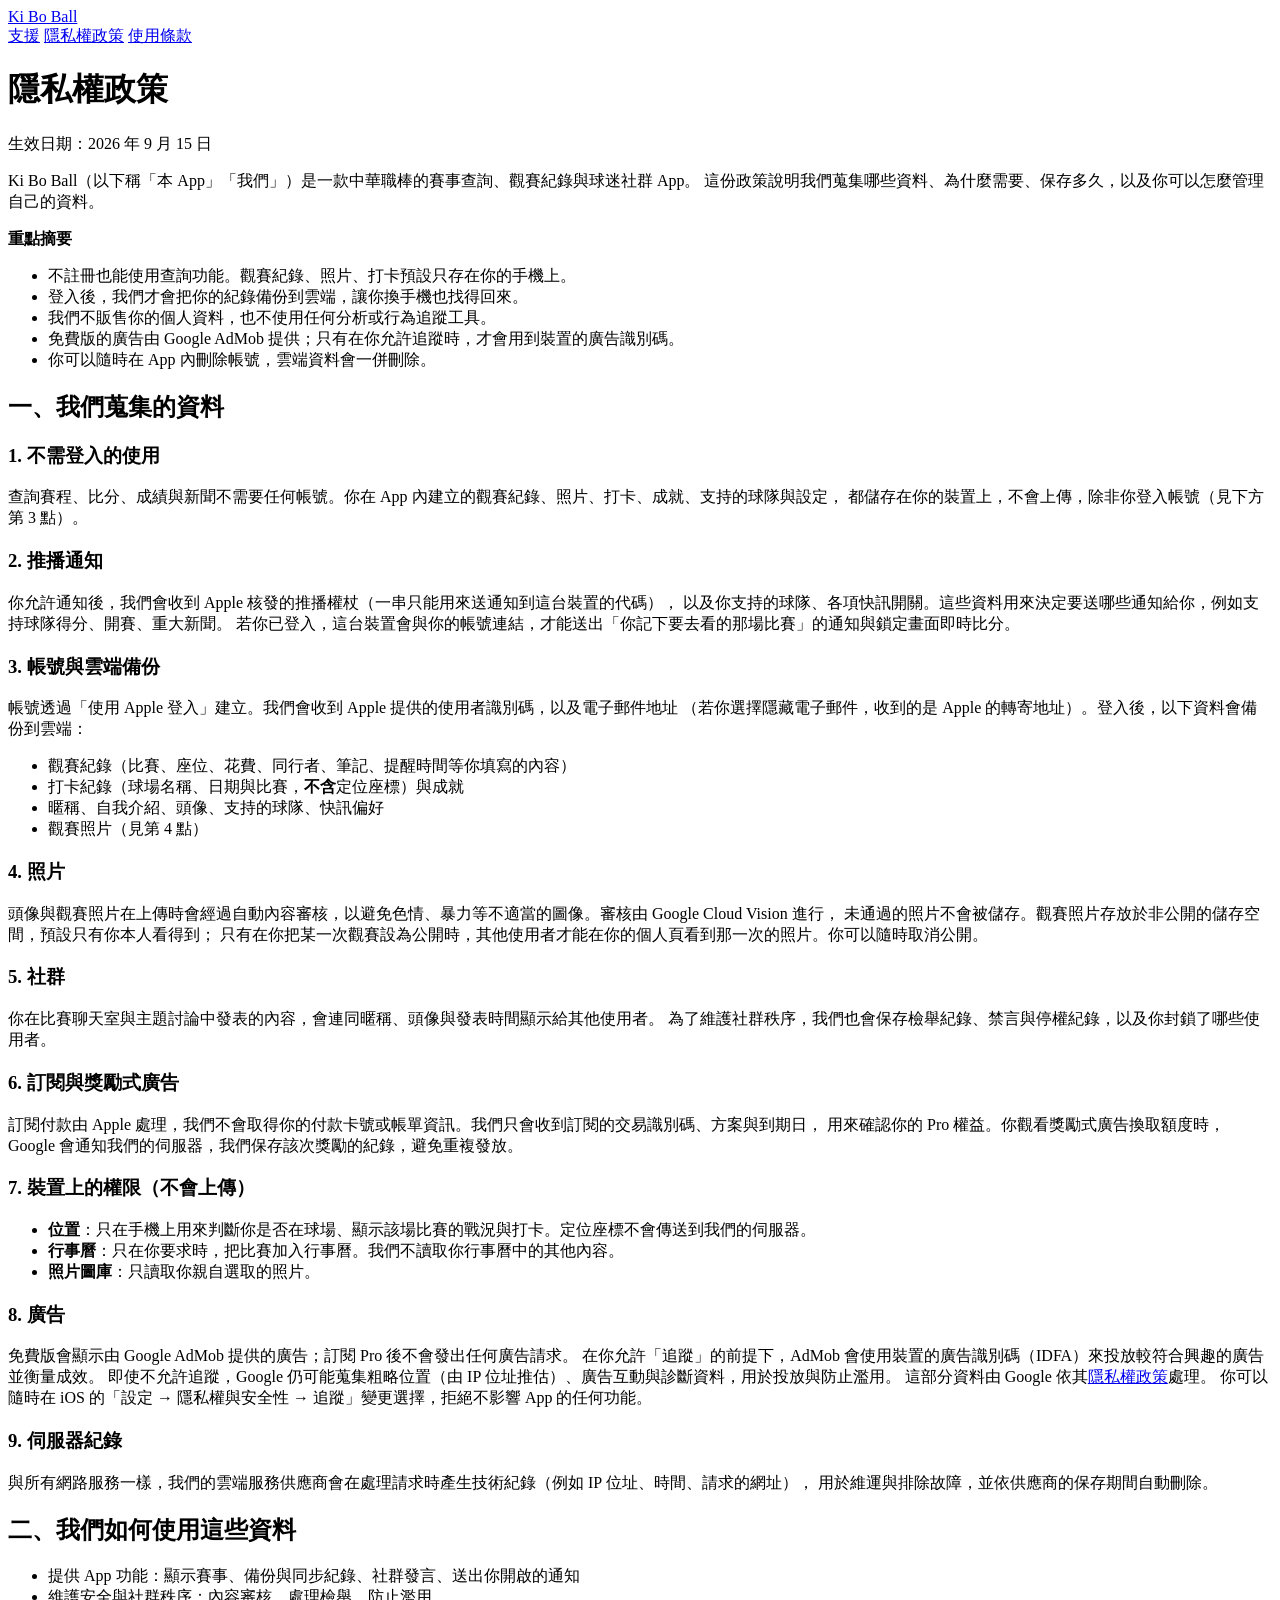
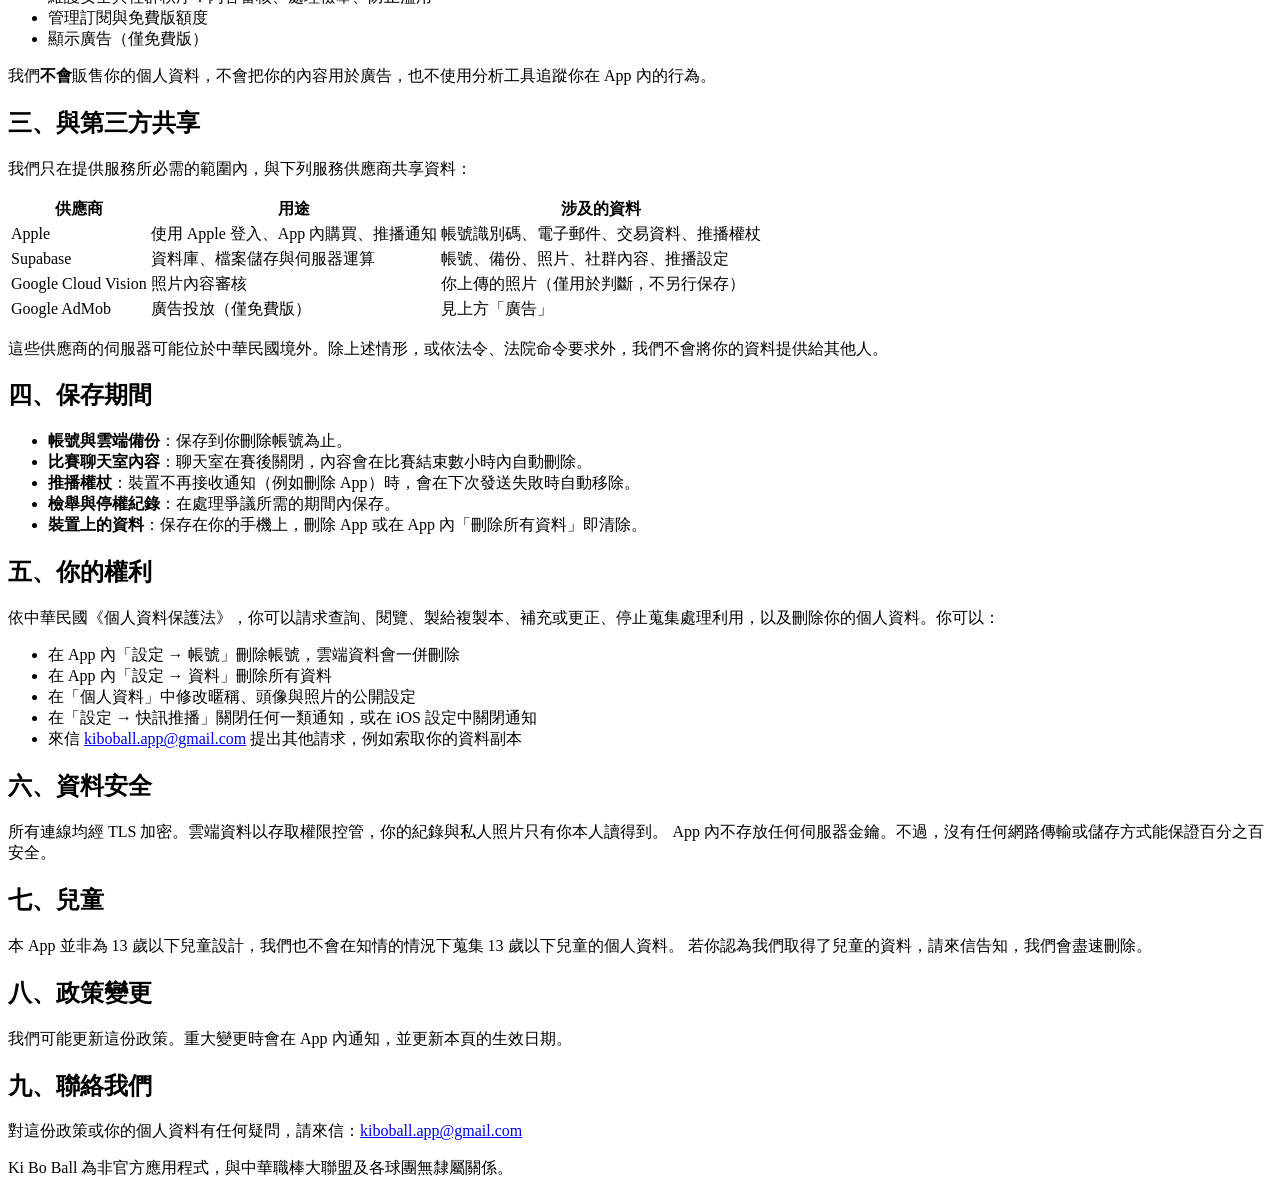
==== privacy.html @ ac1ab8b3 "更新 privacy.html" ====
<!doctype html>
<html lang="zh-Hant">
<head>
<meta charset="utf-8">
<meta name="viewport" content="width=device-width, initial-scale=1">
<title>隱私權政策｜Ki Bo Ball</title>
<meta name="description" content="Ki Bo Ball 蒐集哪些資料、用在哪裡、保存多久，以及你可以怎麼管理。">
<link rel="stylesheet" href="style.css">
</head>
<body>
<header><div class="inner">
  <a class="brand" href="./">Ki Bo Ball</a>
  <nav>
    <a href="./">支援</a>
    <a href="privacy.html" aria-current="page">隱私權政策</a>
    <a href="terms.html">使用條款</a>
  </nav>
</div></header>

<main>
<h1>隱私權政策</h1>
<div class="meta">生效日期：2026 年 9 月 15 日</div>

<p class="lead">Ki Bo Ball（以下稱「本 App」「我們」）是一款中華職棒的賽事查詢、觀賽紀錄與球迷社群 App。
這份政策說明我們蒐集哪些資料、為什麼需要、保存多久，以及你可以怎麼管理自己的資料。</p>

<div class="note">
  <strong>重點摘要</strong>
  <ul>
    <li>不註冊也能使用查詢功能。觀賽紀錄、照片、打卡預設只存在你的手機上。</li>
    <li>登入後，我們才會把你的紀錄備份到雲端，讓你換手機也找得回來。</li>
    <li>我們不販售你的個人資料，也不使用任何分析或行為追蹤工具。</li>
    <li>免費版的廣告由 Google AdMob 提供；只有在你允許追蹤時，才會用到裝置的廣告識別碼。</li>
    <li>你可以隨時在 App 內刪除帳號，雲端資料會一併刪除。</li>
  </ul>
</div>

<h2>一、我們蒐集的資料</h2>

<h3>1. 不需登入的使用</h3>
<p>查詢賽程、比分、成績與新聞不需要任何帳號。你在 App 內建立的觀賽紀錄、照片、打卡、成就、支持的球隊與設定，
都儲存在你的裝置上，不會上傳，除非你登入帳號（見下方第 3 點）。</p>

<h3>2. 推播通知</h3>
<p>你允許通知後，我們會收到 Apple 核發的推播權杖（一串只能用來送通知到這台裝置的代碼），
以及你支持的球隊、各項快訊開關。這些資料用來決定要送哪些通知給你，例如支持球隊得分、開賽、重大新聞。
若你已登入，這台裝置會與你的帳號連結，才能送出「你記下要去看的那場比賽」的通知與鎖定畫面即時比分。</p>

<h3>3. 帳號與雲端備份</h3>
<p>帳號透過「使用 Apple 登入」建立。我們會收到 Apple 提供的使用者識別碼，以及電子郵件地址
（若你選擇隱藏電子郵件，收到的是 Apple 的轉寄地址）。登入後，以下資料會備份到雲端：</p>
<ul>
  <li>觀賽紀錄（比賽、座位、花費、同行者、筆記、提醒時間等你填寫的內容）</li>
  <li>打卡紀錄（球場名稱、日期與比賽，<strong>不含</strong>定位座標）與成就</li>
  <li>暱稱、自我介紹、頭像、支持的球隊、快訊偏好</li>
  <li>觀賽照片（見第 4 點）</li>
</ul>

<h3>4. 照片</h3>
<p>頭像與觀賽照片在上傳時會經過自動內容審核，以避免色情、暴力等不適當的圖像。審核由 Google Cloud Vision 進行，
未通過的照片不會被儲存。觀賽照片存放於非公開的儲存空間，預設只有你本人看得到；
只有在你把某一次觀賽設為公開時，其他使用者才能在你的個人頁看到那一次的照片。你可以隨時取消公開。</p>

<h3>5. 社群</h3>
<p>你在比賽聊天室與主題討論中發表的內容，會連同暱稱、頭像與發表時間顯示給其他使用者。
為了維護社群秩序，我們也會保存檢舉紀錄、禁言與停權紀錄，以及你封鎖了哪些使用者。</p>

<h3>6. 訂閱與獎勵式廣告</h3>
<p>訂閱付款由 Apple 處理，我們不會取得你的付款卡號或帳單資訊。我們只會收到訂閱的交易識別碼、方案與到期日，
用來確認你的 Pro 權益。你觀看獎勵式廣告換取額度時，Google 會通知我們的伺服器，我們保存該次獎勵的紀錄，避免重複發放。</p>

<h3>7. 裝置上的權限（不會上傳）</h3>
<ul>
  <li><strong>位置</strong>：只在手機上用來判斷你是否在球場、顯示該場比賽的戰況與打卡。定位座標不會傳送到我們的伺服器。</li>
  <li><strong>行事曆</strong>：只在你要求時，把比賽加入行事曆。我們不讀取你行事曆中的其他內容。</li>
  <li><strong>照片圖庫</strong>：只讀取你親自選取的照片。</li>
</ul>

<h3>8. 廣告</h3>
<p>免費版會顯示由 Google AdMob 提供的廣告；訂閱 Pro 後不會發出任何廣告請求。
在你允許「追蹤」的前提下，AdMob 會使用裝置的廣告識別碼（IDFA）來投放較符合興趣的廣告並衡量成效。
即使不允許追蹤，Google 仍可能蒐集粗略位置（由 IP 位址推估）、廣告互動與診斷資料，用於投放與防止濫用。
這部分資料由 Google 依其<a href="https://policies.google.com/privacy?hl=zh-TW" rel="noopener">隱私權政策</a>處理。
你可以隨時在 iOS 的「設定 → 隱私權與安全性 → 追蹤」變更選擇，拒絕不影響 App 的任何功能。</p>

<h3>9. 伺服器紀錄</h3>
<p>與所有網路服務一樣，我們的雲端服務供應商會在處理請求時產生技術紀錄（例如 IP 位址、時間、請求的網址），
用於維運與排除故障，並依供應商的保存期間自動刪除。</p>

<h2>二、我們如何使用這些資料</h2>
<ul>
  <li>提供 App 功能：顯示賽事、備份與同步紀錄、社群發言、送出你開啟的通知</li>
  <li>維護安全與社群秩序：內容審核、處理檢舉、防止濫用</li>
  <li>管理訂閱與免費版額度</li>
  <li>顯示廣告（僅免費版）</li>
</ul>
<p>我們<strong>不會</strong>販售你的個人資料，不會把你的內容用於廣告，也不使用分析工具追蹤你在 App 內的行為。</p>

<h2>三、與第三方共享</h2>
<p>我們只在提供服務所必需的範圍內，與下列服務供應商共享資料：</p>
<div class="table-wrap">
<table>
  <thead><tr><th>供應商</th><th>用途</th><th>涉及的資料</th></tr></thead>
  <tbody>
    <tr><td>Apple</td><td>使用 Apple 登入、App 內購買、推播通知</td><td>帳號識別碼、電子郵件、交易資料、推播權杖</td></tr>
    <tr><td>Supabase</td><td>資料庫、檔案儲存與伺服器運算</td><td>帳號、備份、照片、社群內容、推播設定</td></tr>
    <tr><td>Google Cloud Vision</td><td>照片內容審核</td><td>你上傳的照片（僅用於判斷，不另行保存）</td></tr>
    <tr><td>Google AdMob</td><td>廣告投放（僅免費版）</td><td>見上方「廣告」</td></tr>
  </tbody>
</table>
</div>
<p>這些供應商的伺服器可能位於中華民國境外。除上述情形，或依法令、法院命令要求外，我們不會將你的資料提供給其他人。</p>

<h2>四、保存期間</h2>
<ul>
  <li><strong>帳號與雲端備份</strong>：保存到你刪除帳號為止。</li>
  <li><strong>比賽聊天室內容</strong>：聊天室在賽後關閉，內容會在比賽結束數小時內自動刪除。</li>
  <li><strong>推播權杖</strong>：裝置不再接收通知（例如刪除 App）時，會在下次發送失敗時自動移除。</li>
  <li><strong>檢舉與停權紀錄</strong>：在處理爭議所需的期間內保存。</li>
  <li><strong>裝置上的資料</strong>：保存在你的手機上，刪除 App 或在 App 內「刪除所有資料」即清除。</li>
</ul>

<h2>五、你的權利</h2>
<p>依中華民國《個人資料保護法》，你可以請求查詢、閱覽、製給複製本、補充或更正、停止蒐集處理利用，以及刪除你的個人資料。你可以：</p>
<ul>
  <li>在 App 內「設定 → 帳號」刪除帳號，雲端資料會一併刪除</li>
  <li>在 App 內「設定 → 資料」刪除所有資料</li>
  <li>在「個人資料」中修改暱稱、頭像與照片的公開設定</li>
  <li>在「設定 → 快訊推播」關閉任何一類通知，或在 iOS 設定中關閉通知</li>
  <li>來信 <a href="mailto:kiboball.app@gmail.com">kiboball.app@gmail.com</a> 提出其他請求，例如索取你的資料副本</li>
</ul>

<h2>六、資料安全</h2>
<p>所有連線均經 TLS 加密。雲端資料以存取權限控管，你的紀錄與私人照片只有你本人讀得到。
App 內不存放任何伺服器金鑰。不過，沒有任何網路傳輸或儲存方式能保證百分之百安全。</p>

<h2>七、兒童</h2>
<p>本 App 並非為 13 歲以下兒童設計，我們也不會在知情的情況下蒐集 13 歲以下兒童的個人資料。
若你認為我們取得了兒童的資料，請來信告知，我們會盡速刪除。</p>

<h2>八、政策變更</h2>
<p>我們可能更新這份政策。重大變更時會在 App 內通知，並更新本頁的生效日期。</p>

<h2>九、聯絡我們</h2>
<p>對這份政策或你的個人資料有任何疑問，請來信：<a href="mailto:kiboball.app@gmail.com">kiboball.app@gmail.com</a></p>
</main>

<footer><div class="inner">
  Ki Bo Ball 為非官方應用程式，與中華職棒大聯盟及各球團無隸屬關係。
</div></footer>
</body>
</html>
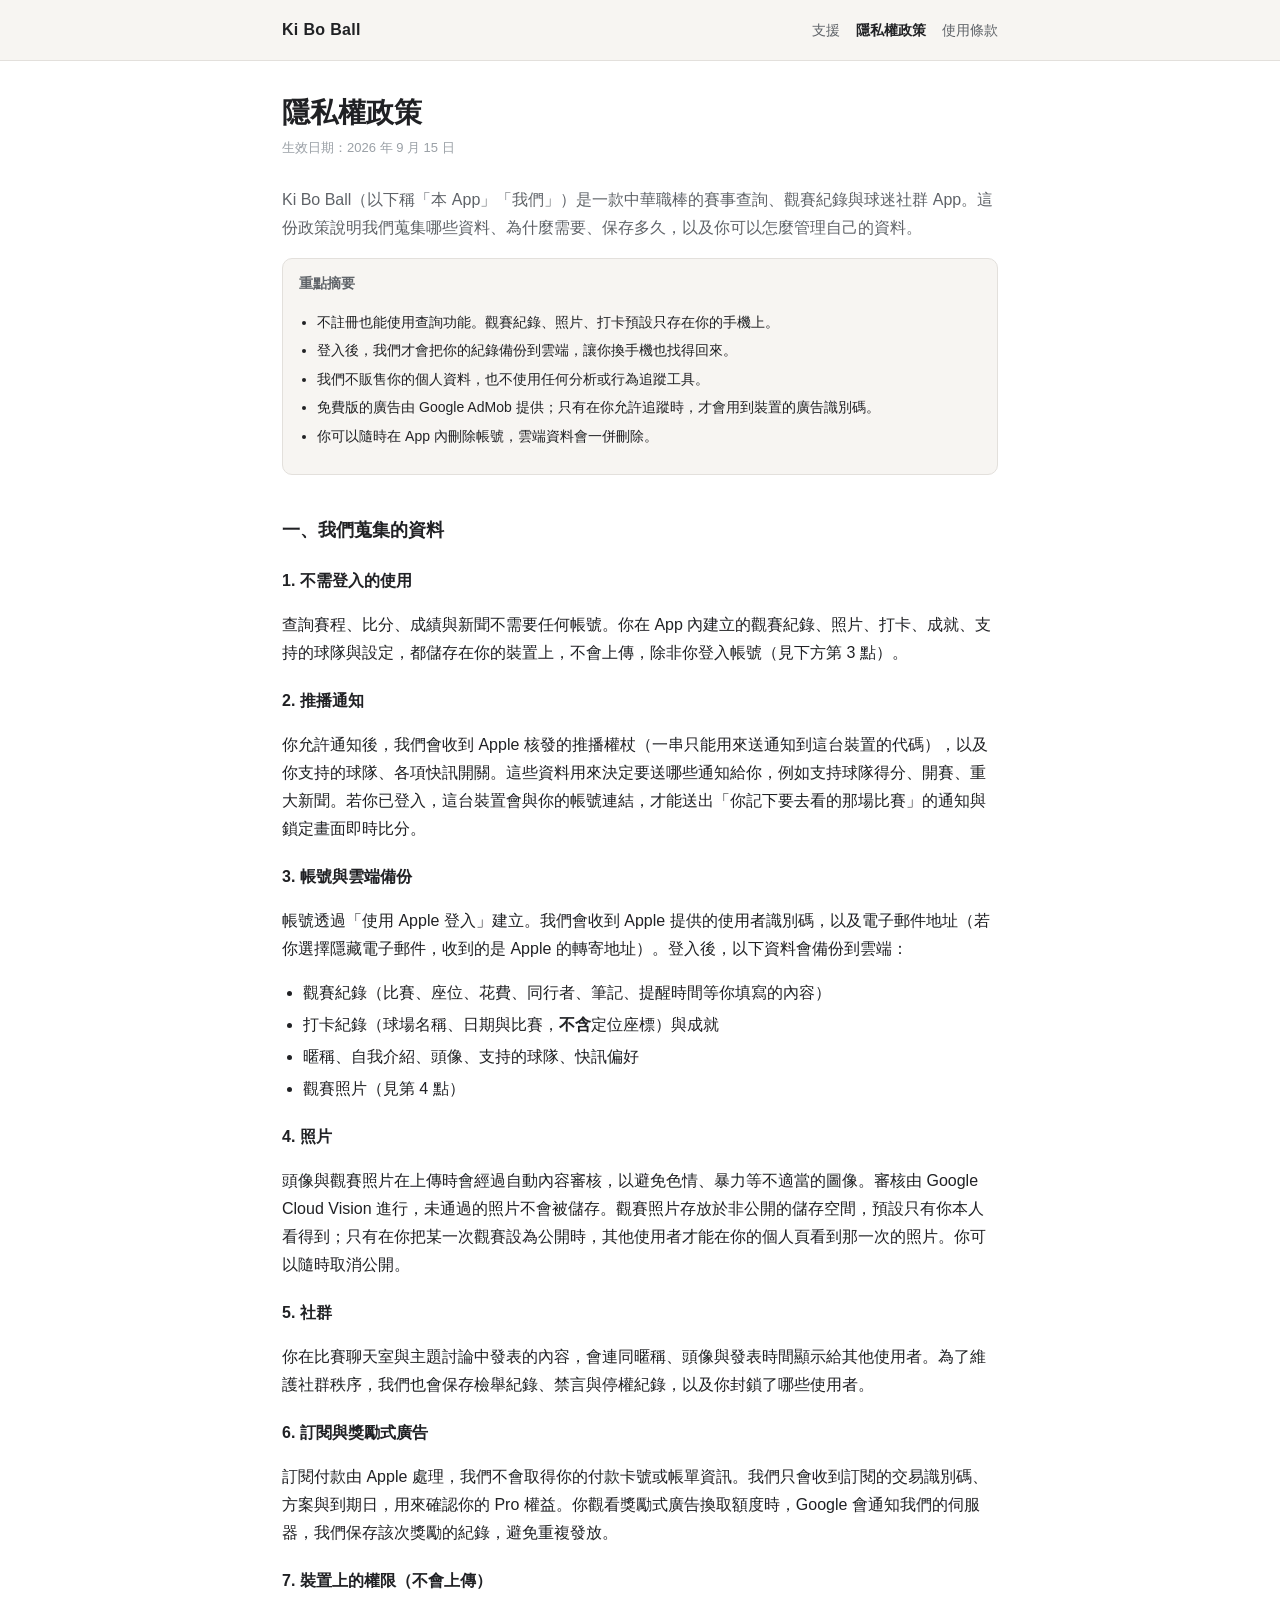
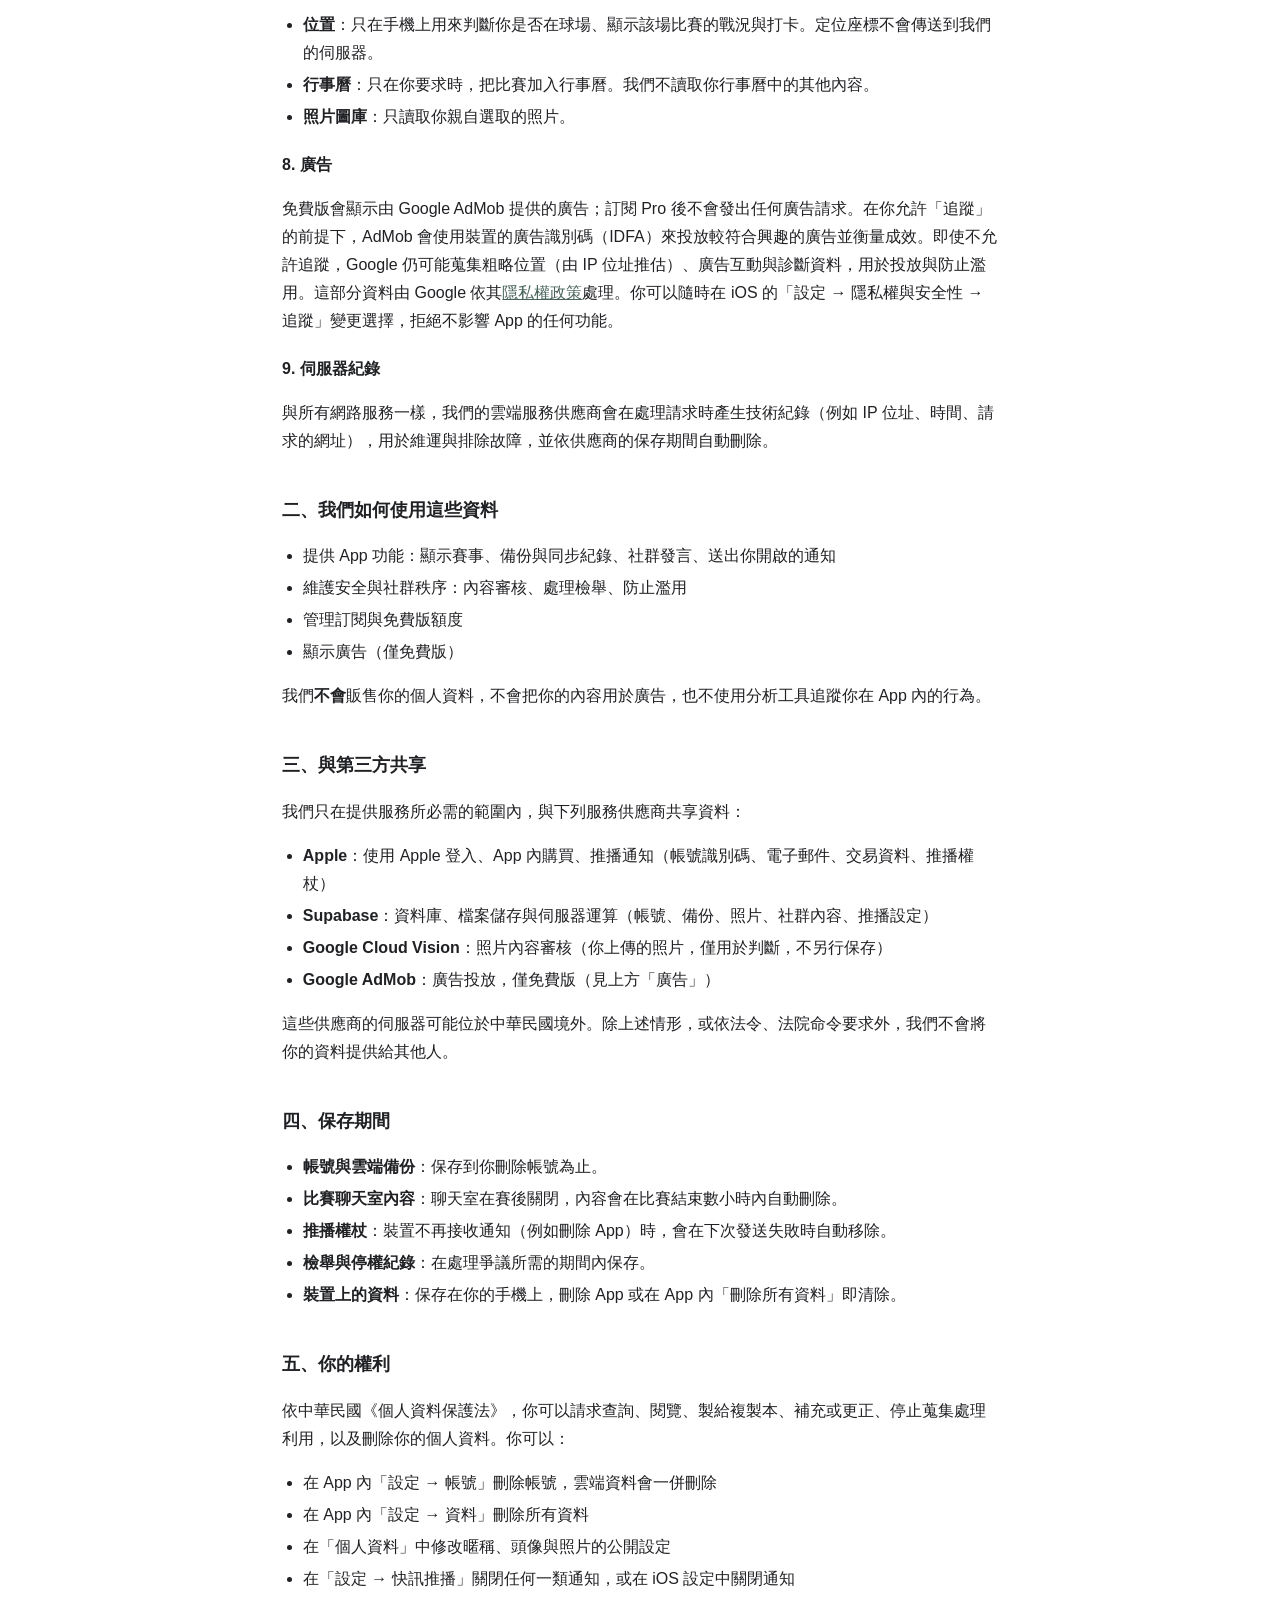
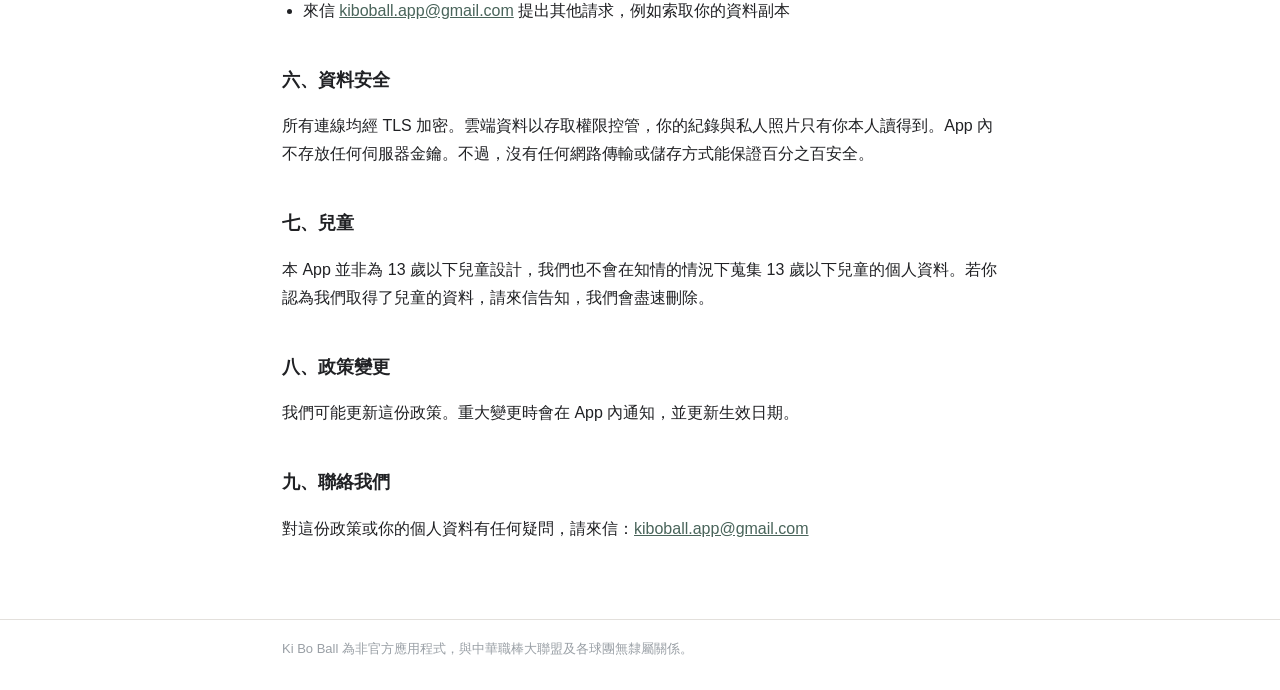
==== commit 9f09aec1: "更新 privacy.html" ====
--- a/privacy.html
+++ b/privacy.html
@@ -21,125 +21,58 @@
 <h1>隱私權政策</h1>
 <div class="meta">生效日期：2026 年 9 月 15 日</div>
 
-<p class="lead">Ki Bo Ball（以下稱「本 App」「我們」）是一款中華職棒的賽事查詢、觀賽紀錄與球迷社群 App。
-這份政策說明我們蒐集哪些資料、為什麼需要、保存多久，以及你可以怎麼管理自己的資料。</p>
+<p class="lead">Ki Bo Ball（以下稱「本 App」「我們」）是一款中華職棒的賽事查詢、觀賽紀錄與球迷社群 App。這份政策說明我們蒐集哪些資料、為什麼需要、保存多久，以及你可以怎麼管理自己的資料。</p>
 
 <div class="note">
   <strong>重點摘要</strong>
-  <ul>
-    <li>不註冊也能使用查詢功能。觀賽紀錄、照片、打卡預設只存在你的手機上。</li>
-    <li>登入後，我們才會把你的紀錄備份到雲端，讓你換手機也找得回來。</li>
-    <li>我們不販售你的個人資料，也不使用任何分析或行為追蹤工具。</li>
-    <li>免費版的廣告由 Google AdMob 提供；只有在你允許追蹤時，才會用到裝置的廣告識別碼。</li>
-    <li>你可以隨時在 App 內刪除帳號，雲端資料會一併刪除。</li>
-  </ul>
+  <ul><li>不註冊也能使用查詢功能。觀賽紀錄、照片、打卡預設只存在你的手機上。</li><li>登入後，我們才會把你的紀錄備份到雲端，讓你換手機也找得回來。</li><li>我們不販售你的個人資料，也不使用任何分析或行為追蹤工具。</li><li>免費版的廣告由 Google AdMob 提供；只有在你允許追蹤時，才會用到裝置的廣告識別碼。</li><li>你可以隨時在 App 內刪除帳號，雲端資料會一併刪除。</li></ul>
 </div>
 
 <h2>一、我們蒐集的資料</h2>
-
 <h3>1. 不需登入的使用</h3>
-<p>查詢賽程、比分、成績與新聞不需要任何帳號。你在 App 內建立的觀賽紀錄、照片、打卡、成就、支持的球隊與設定，
-都儲存在你的裝置上，不會上傳，除非你登入帳號（見下方第 3 點）。</p>
-
+<p>查詢賽程、比分、成績與新聞不需要任何帳號。你在 App 內建立的觀賽紀錄、照片、打卡、成就、支持的球隊與設定，都儲存在你的裝置上，不會上傳，除非你登入帳號（見下方第 3 點）。</p>
 <h3>2. 推播通知</h3>
-<p>你允許通知後，我們會收到 Apple 核發的推播權杖（一串只能用來送通知到這台裝置的代碼），
-以及你支持的球隊、各項快訊開關。這些資料用來決定要送哪些通知給你，例如支持球隊得分、開賽、重大新聞。
-若你已登入，這台裝置會與你的帳號連結，才能送出「你記下要去看的那場比賽」的通知與鎖定畫面即時比分。</p>
-
+<p>你允許通知後，我們會收到 Apple 核發的推播權杖（一串只能用來送通知到這台裝置的代碼），以及你支持的球隊、各項快訊開關。這些資料用來決定要送哪些通知給你，例如支持球隊得分、開賽、重大新聞。若你已登入，這台裝置會與你的帳號連結，才能送出「你記下要去看的那場比賽」的通知與鎖定畫面即時比分。</p>
 <h3>3. 帳號與雲端備份</h3>
-<p>帳號透過「使用 Apple 登入」建立。我們會收到 Apple 提供的使用者識別碼，以及電子郵件地址
-（若你選擇隱藏電子郵件，收到的是 Apple 的轉寄地址）。登入後，以下資料會備份到雲端：</p>
-<ul>
-  <li>觀賽紀錄（比賽、座位、花費、同行者、筆記、提醒時間等你填寫的內容）</li>
-  <li>打卡紀錄（球場名稱、日期與比賽，<strong>不含</strong>定位座標）與成就</li>
-  <li>暱稱、自我介紹、頭像、支持的球隊、快訊偏好</li>
-  <li>觀賽照片（見第 4 點）</li>
-</ul>
-
+<p>帳號透過「使用 Apple 登入」建立。我們會收到 Apple 提供的使用者識別碼，以及電子郵件地址（若你選擇隱藏電子郵件，收到的是 Apple 的轉寄地址）。登入後，以下資料會備份到雲端：</p>
+<ul><li>觀賽紀錄（比賽、座位、花費、同行者、筆記、提醒時間等你填寫的內容）</li><li>打卡紀錄（球場名稱、日期與比賽，<strong>不含</strong>定位座標）與成就</li><li>暱稱、自我介紹、頭像、支持的球隊、快訊偏好</li><li>觀賽照片（見第 4 點）</li></ul>
 <h3>4. 照片</h3>
-<p>頭像與觀賽照片在上傳時會經過自動內容審核，以避免色情、暴力等不適當的圖像。審核由 Google Cloud Vision 進行，
-未通過的照片不會被儲存。觀賽照片存放於非公開的儲存空間，預設只有你本人看得到；
-只有在你把某一次觀賽設為公開時，其他使用者才能在你的個人頁看到那一次的照片。你可以隨時取消公開。</p>
-
+<p>頭像與觀賽照片在上傳時會經過自動內容審核，以避免色情、暴力等不適當的圖像。審核由 Google Cloud Vision 進行，未通過的照片不會被儲存。觀賽照片存放於非公開的儲存空間，預設只有你本人看得到；只有在你把某一次觀賽設為公開時，其他使用者才能在你的個人頁看到那一次的照片。你可以隨時取消公開。</p>
 <h3>5. 社群</h3>
-<p>你在比賽聊天室與主題討論中發表的內容，會連同暱稱、頭像與發表時間顯示給其他使用者。
-為了維護社群秩序，我們也會保存檢舉紀錄、禁言與停權紀錄，以及你封鎖了哪些使用者。</p>
-
+<p>你在比賽聊天室與主題討論中發表的內容，會連同暱稱、頭像與發表時間顯示給其他使用者。為了維護社群秩序，我們也會保存檢舉紀錄、禁言與停權紀錄，以及你封鎖了哪些使用者。</p>
 <h3>6. 訂閱與獎勵式廣告</h3>
-<p>訂閱付款由 Apple 處理，我們不會取得你的付款卡號或帳單資訊。我們只會收到訂閱的交易識別碼、方案與到期日，
-用來確認你的 Pro 權益。你觀看獎勵式廣告換取額度時，Google 會通知我們的伺服器，我們保存該次獎勵的紀錄，避免重複發放。</p>
-
+<p>訂閱付款由 Apple 處理，我們不會取得你的付款卡號或帳單資訊。我們只會收到訂閱的交易識別碼、方案與到期日，用來確認你的 Pro 權益。你觀看獎勵式廣告換取額度時，Google 會通知我們的伺服器，我們保存該次獎勵的紀錄，避免重複發放。</p>
 <h3>7. 裝置上的權限（不會上傳）</h3>
-<ul>
-  <li><strong>位置</strong>：只在手機上用來判斷你是否在球場、顯示該場比賽的戰況與打卡。定位座標不會傳送到我們的伺服器。</li>
-  <li><strong>行事曆</strong>：只在你要求時，把比賽加入行事曆。我們不讀取你行事曆中的其他內容。</li>
-  <li><strong>照片圖庫</strong>：只讀取你親自選取的照片。</li>
-</ul>
-
+<ul><li><strong>位置</strong>：只在手機上用來判斷你是否在球場、顯示該場比賽的戰況與打卡。定位座標不會傳送到我們的伺服器。</li><li><strong>行事曆</strong>：只在你要求時，把比賽加入行事曆。我們不讀取你行事曆中的其他內容。</li><li><strong>照片圖庫</strong>：只讀取你親自選取的照片。</li></ul>
 <h3>8. 廣告</h3>
-<p>免費版會顯示由 Google AdMob 提供的廣告；訂閱 Pro 後不會發出任何廣告請求。
-在你允許「追蹤」的前提下，AdMob 會使用裝置的廣告識別碼（IDFA）來投放較符合興趣的廣告並衡量成效。
-即使不允許追蹤，Google 仍可能蒐集粗略位置（由 IP 位址推估）、廣告互動與診斷資料，用於投放與防止濫用。
-這部分資料由 Google 依其<a href="https://policies.google.com/privacy?hl=zh-TW" rel="noopener">隱私權政策</a>處理。
-你可以隨時在 iOS 的「設定 → 隱私權與安全性 → 追蹤」變更選擇，拒絕不影響 App 的任何功能。</p>
-
+<p>免費版會顯示由 Google AdMob 提供的廣告；訂閱 Pro 後不會發出任何廣告請求。在你允許「追蹤」的前提下，AdMob 會使用裝置的廣告識別碼（IDFA）來投放較符合興趣的廣告並衡量成效。即使不允許追蹤，Google 仍可能蒐集粗略位置（由 IP 位址推估）、廣告互動與診斷資料，用於投放與防止濫用。這部分資料由 Google 依其<a href="https://policies.google.com/privacy?hl=zh-TW" rel="noopener">隱私權政策</a>處理。你可以隨時在 iOS 的「設定 → 隱私權與安全性 → 追蹤」變更選擇，拒絕不影響 App 的任何功能。</p>
 <h3>9. 伺服器紀錄</h3>
-<p>與所有網路服務一樣，我們的雲端服務供應商會在處理請求時產生技術紀錄（例如 IP 位址、時間、請求的網址），
-用於維運與排除故障，並依供應商的保存期間自動刪除。</p>
+<p>與所有網路服務一樣，我們的雲端服務供應商會在處理請求時產生技術紀錄（例如 IP 位址、時間、請求的網址），用於維運與排除故障，並依供應商的保存期間自動刪除。</p>
 
 <h2>二、我們如何使用這些資料</h2>
-<ul>
-  <li>提供 App 功能：顯示賽事、備份與同步紀錄、社群發言、送出你開啟的通知</li>
-  <li>維護安全與社群秩序：內容審核、處理檢舉、防止濫用</li>
-  <li>管理訂閱與免費版額度</li>
-  <li>顯示廣告（僅免費版）</li>
-</ul>
+<ul><li>提供 App 功能：顯示賽事、備份與同步紀錄、社群發言、送出你開啟的通知</li><li>維護安全與社群秩序：內容審核、處理檢舉、防止濫用</li><li>管理訂閱與免費版額度</li><li>顯示廣告（僅免費版）</li></ul>
 <p>我們<strong>不會</strong>販售你的個人資料，不會把你的內容用於廣告，也不使用分析工具追蹤你在 App 內的行為。</p>
 
 <h2>三、與第三方共享</h2>
 <p>我們只在提供服務所必需的範圍內，與下列服務供應商共享資料：</p>
-<div class="table-wrap">
-<table>
-  <thead><tr><th>供應商</th><th>用途</th><th>涉及的資料</th></tr></thead>
-  <tbody>
-    <tr><td>Apple</td><td>使用 Apple 登入、App 內購買、推播通知</td><td>帳號識別碼、電子郵件、交易資料、推播權杖</td></tr>
-    <tr><td>Supabase</td><td>資料庫、檔案儲存與伺服器運算</td><td>帳號、備份、照片、社群內容、推播設定</td></tr>
-    <tr><td>Google Cloud Vision</td><td>照片內容審核</td><td>你上傳的照片（僅用於判斷，不另行保存）</td></tr>
-    <tr><td>Google AdMob</td><td>廣告投放（僅免費版）</td><td>見上方「廣告」</td></tr>
-  </tbody>
-</table>
-</div>
+<ul><li><strong>Apple</strong>：使用 Apple 登入、App 內購買、推播通知（帳號識別碼、電子郵件、交易資料、推播權杖）</li><li><strong>Supabase</strong>：資料庫、檔案儲存與伺服器運算（帳號、備份、照片、社群內容、推播設定）</li><li><strong>Google Cloud Vision</strong>：照片內容審核（你上傳的照片，僅用於判斷，不另行保存）</li><li><strong>Google AdMob</strong>：廣告投放，僅免費版（見上方「廣告」）</li></ul>
 <p>這些供應商的伺服器可能位於中華民國境外。除上述情形，或依法令、法院命令要求外，我們不會將你的資料提供給其他人。</p>
 
 <h2>四、保存期間</h2>
-<ul>
-  <li><strong>帳號與雲端備份</strong>：保存到你刪除帳號為止。</li>
-  <li><strong>比賽聊天室內容</strong>：聊天室在賽後關閉，內容會在比賽結束數小時內自動刪除。</li>
-  <li><strong>推播權杖</strong>：裝置不再接收通知（例如刪除 App）時，會在下次發送失敗時自動移除。</li>
-  <li><strong>檢舉與停權紀錄</strong>：在處理爭議所需的期間內保存。</li>
-  <li><strong>裝置上的資料</strong>：保存在你的手機上，刪除 App 或在 App 內「刪除所有資料」即清除。</li>
-</ul>
+<ul><li><strong>帳號與雲端備份</strong>：保存到你刪除帳號為止。</li><li><strong>比賽聊天室內容</strong>：聊天室在賽後關閉，內容會在比賽結束數小時內自動刪除。</li><li><strong>推播權杖</strong>：裝置不再接收通知（例如刪除 App）時，會在下次發送失敗時自動移除。</li><li><strong>檢舉與停權紀錄</strong>：在處理爭議所需的期間內保存。</li><li><strong>裝置上的資料</strong>：保存在你的手機上，刪除 App 或在 App 內「刪除所有資料」即清除。</li></ul>
 
 <h2>五、你的權利</h2>
 <p>依中華民國《個人資料保護法》，你可以請求查詢、閱覽、製給複製本、補充或更正、停止蒐集處理利用，以及刪除你的個人資料。你可以：</p>
-<ul>
-  <li>在 App 內「設定 → 帳號」刪除帳號，雲端資料會一併刪除</li>
-  <li>在 App 內「設定 → 資料」刪除所有資料</li>
-  <li>在「個人資料」中修改暱稱、頭像與照片的公開設定</li>
-  <li>在「設定 → 快訊推播」關閉任何一類通知，或在 iOS 設定中關閉通知</li>
-  <li>來信 <a href="mailto:kiboball.app@gmail.com">kiboball.app@gmail.com</a> 提出其他請求，例如索取你的資料副本</li>
-</ul>
+<ul><li>在 App 內「設定 → 帳號」刪除帳號，雲端資料會一併刪除</li><li>在 App 內「設定 → 資料」刪除所有資料</li><li>在「個人資料」中修改暱稱、頭像與照片的公開設定</li><li>在「設定 → 快訊推播」關閉任何一類通知，或在 iOS 設定中關閉通知</li><li>來信 <a href="mailto:kiboball.app@gmail.com">kiboball.app@gmail.com</a> 提出其他請求，例如索取你的資料副本</li></ul>
 
 <h2>六、資料安全</h2>
-<p>所有連線均經 TLS 加密。雲端資料以存取權限控管，你的紀錄與私人照片只有你本人讀得到。
-App 內不存放任何伺服器金鑰。不過，沒有任何網路傳輸或儲存方式能保證百分之百安全。</p>
+<p>所有連線均經 TLS 加密。雲端資料以存取權限控管，你的紀錄與私人照片只有你本人讀得到。App 內不存放任何伺服器金鑰。不過，沒有任何網路傳輸或儲存方式能保證百分之百安全。</p>
 
 <h2>七、兒童</h2>
-<p>本 App 並非為 13 歲以下兒童設計，我們也不會在知情的情況下蒐集 13 歲以下兒童的個人資料。
-若你認為我們取得了兒童的資料，請來信告知，我們會盡速刪除。</p>
+<p>本 App 並非為 13 歲以下兒童設計，我們也不會在知情的情況下蒐集 13 歲以下兒童的個人資料。若你認為我們取得了兒童的資料，請來信告知，我們會盡速刪除。</p>
 
 <h2>八、政策變更</h2>
-<p>我們可能更新這份政策。重大變更時會在 App 內通知，並更新本頁的生效日期。</p>
+<p>我們可能更新這份政策。重大變更時會在 App 內通知，並更新生效日期。</p>
 
 <h2>九、聯絡我們</h2>
 <p>對這份政策或你的個人資料有任何疑問，請來信：<a href="mailto:kiboball.app@gmail.com">kiboball.app@gmail.com</a></p>
--- a/style.css
+++ b/style.css
@@ -0,0 +1,41 @@
+:root {
+  --ink: #202124; --muted: #5f6368; --faint: #9aa0a6;
+  --paper: #ffffff; --soft: #f7f5f2; --line: #e3e0dc; --accent: #49645a;
+}
+@media (prefers-color-scheme: dark) {
+  :root { --ink: #ecebe9; --muted: #b3b0ab; --faint: #7d7a76;
+          --paper: #17181a; --soft: #202124; --line: #33353a; --accent: #8fb3a4; }
+}
+* { box-sizing: border-box; }
+html { -webkit-text-size-adjust: 100%; }
+body { margin: 0; background: var(--paper); color: var(--ink);
+       font: 16px/1.75 "Avenir Next", -apple-system, "PingFang TC", "Noto Sans TC", sans-serif; }
+header { border-bottom: 1px solid var(--line); background: var(--soft); }
+header .inner, main, footer .inner { max-width: 760px; margin: 0 auto; padding: 0 22px; }
+header .inner { display: flex; align-items: center; flex-wrap: wrap; gap: 6px 18px;
+                min-height: 60px; padding-top: 10px; padding-bottom: 10px; }
+header .brand { font-weight: 700; letter-spacing: .02em; color: var(--ink); text-decoration: none; white-space: nowrap; }
+header nav { margin-left: auto; display: flex; flex-wrap: wrap; gap: 4px 16px; font-size: 14px; }
+header nav a { color: var(--muted); text-decoration: none; white-space: nowrap; }
+@media (max-width: 420px) {
+  header nav { margin-left: 0; width: 100%; }
+  h1 { font-size: 24px; }
+}
+header nav a[aria-current="page"] { color: var(--ink); font-weight: 600; }
+main { padding-top: 34px; padding-bottom: 60px; }
+h1 { font-size: 28px; line-height: 1.3; margin: 0 0 6px; }
+.meta { color: var(--faint); font-size: 13px; margin-bottom: 26px; }
+h2 { font-size: 18px; margin: 36px 0 8px; padding-top: 4px; }
+h3 { font-size: 16px; margin: 20px 0 4px; }
+p, li { color: var(--ink); }
+.lead { color: var(--muted); }
+ul { padding-left: 1.3em; }
+li { margin: 4px 0; }
+a { color: var(--accent); }
+table { width: 100%; border-collapse: collapse; font-size: 14px; margin: 10px 0; }
+th, td { text-align: left; vertical-align: top; padding: 9px 10px; border-bottom: 1px solid var(--line); }
+th { color: var(--muted); font-weight: 600; font-size: 13px; }
+.table-wrap { overflow-x: auto; }
+.note { background: var(--soft); border: 1px solid var(--line); border-radius: 10px; padding: 12px 16px; font-size: 14px; color: var(--muted); }
+footer { border-top: 1px solid var(--line); color: var(--faint); font-size: 13px; }
+footer .inner { padding-top: 18px; padding-bottom: 30px; }
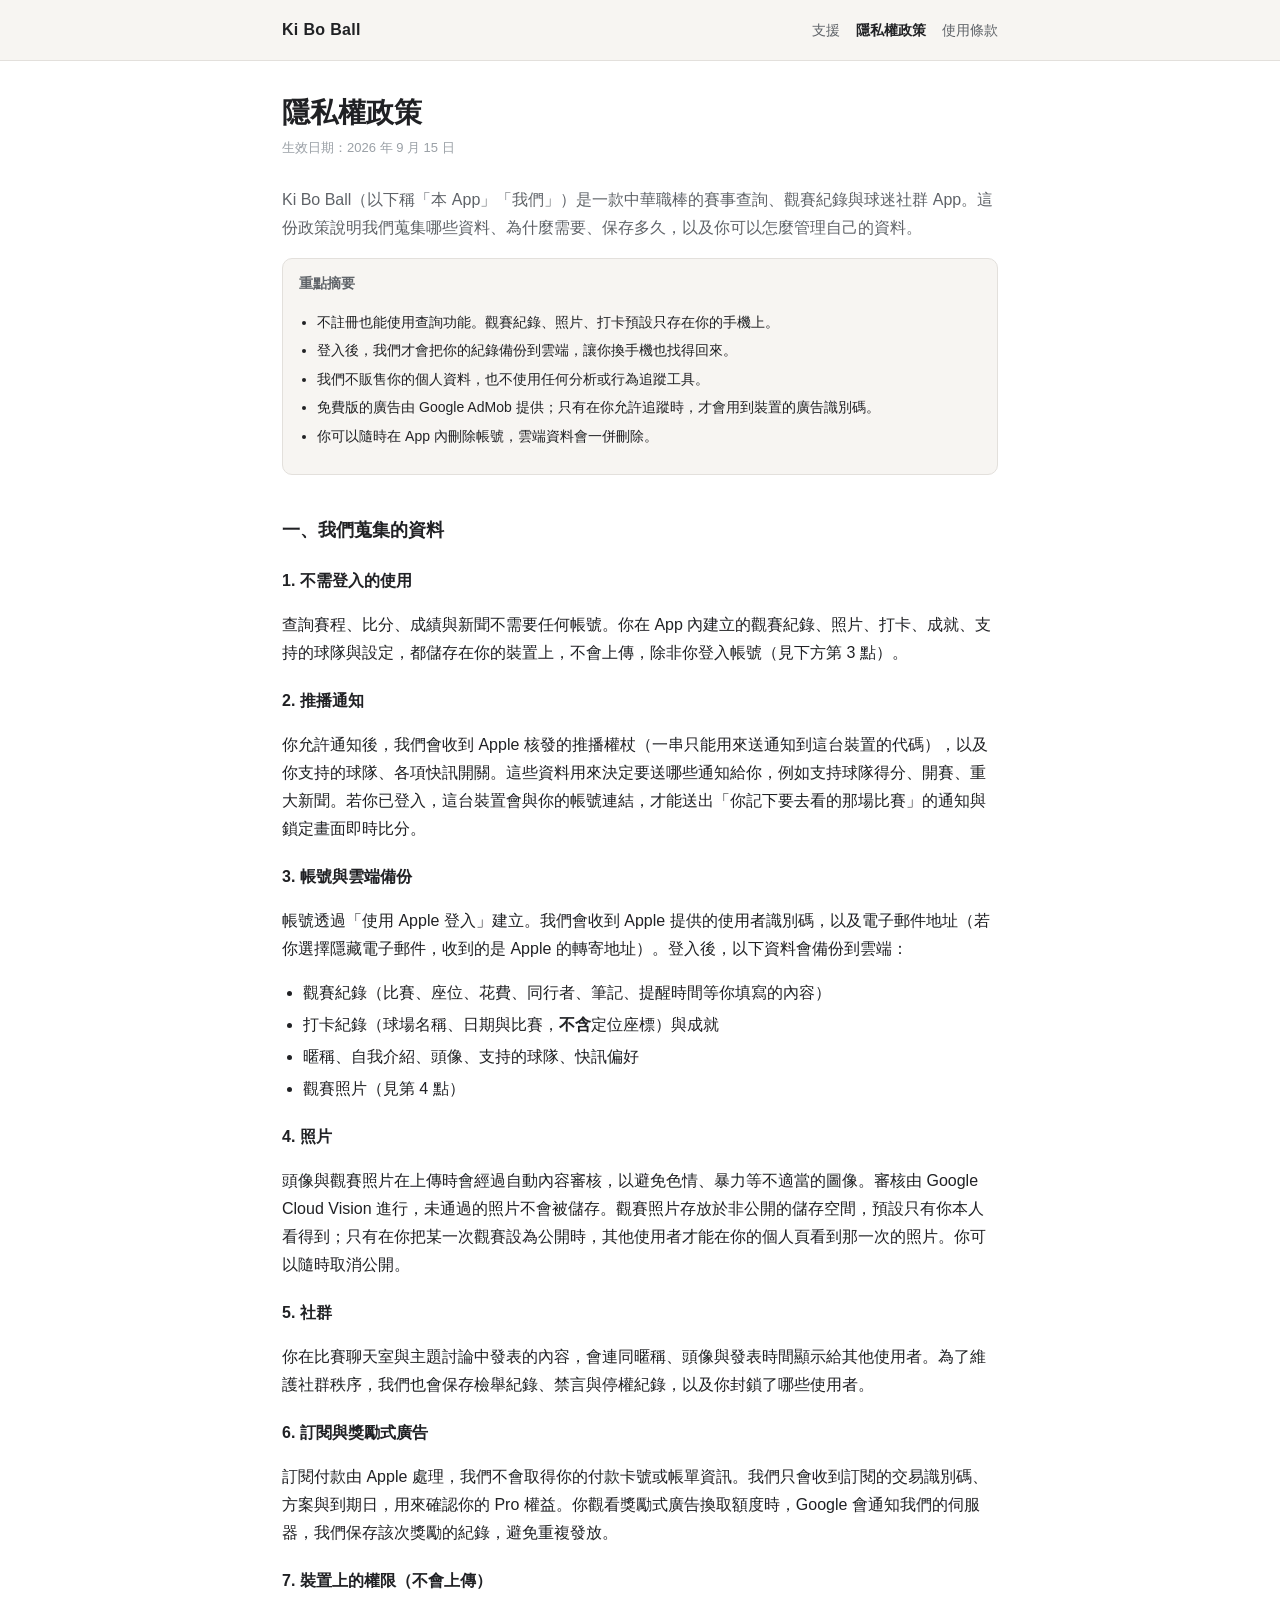
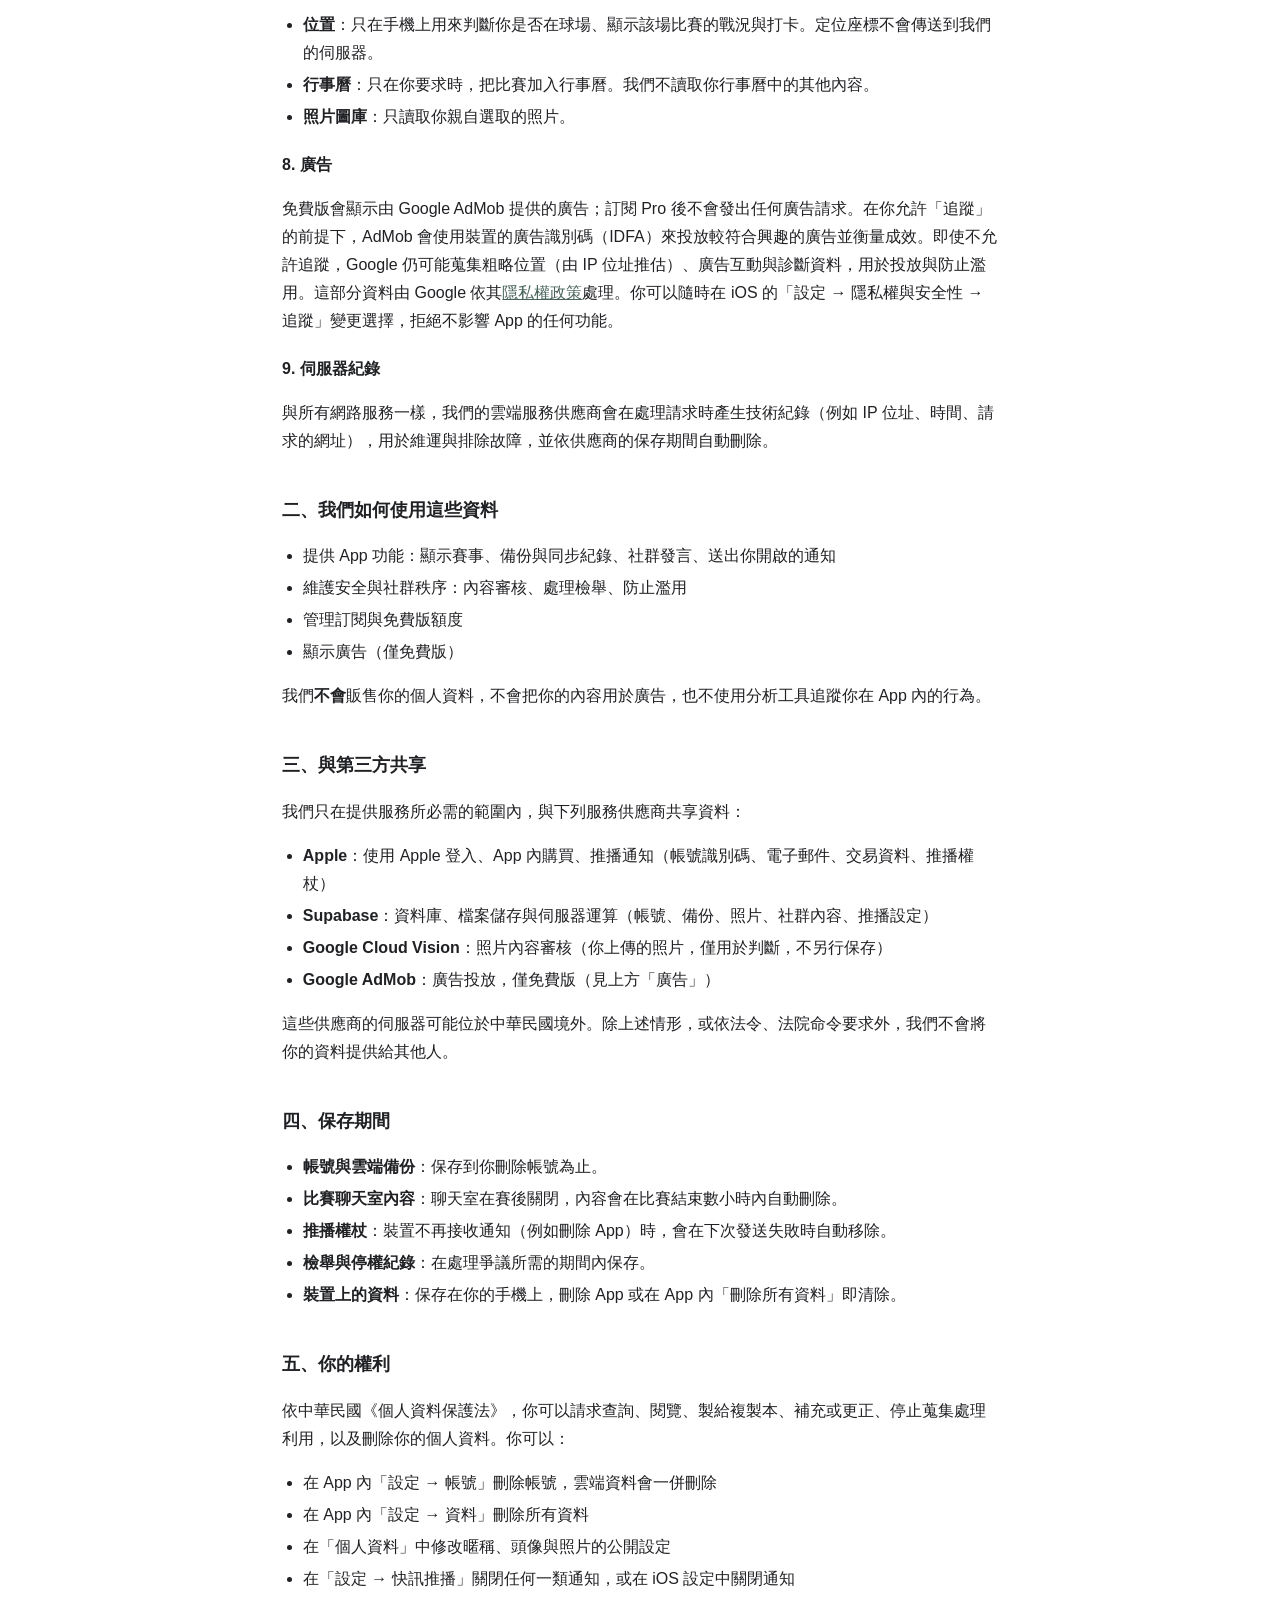
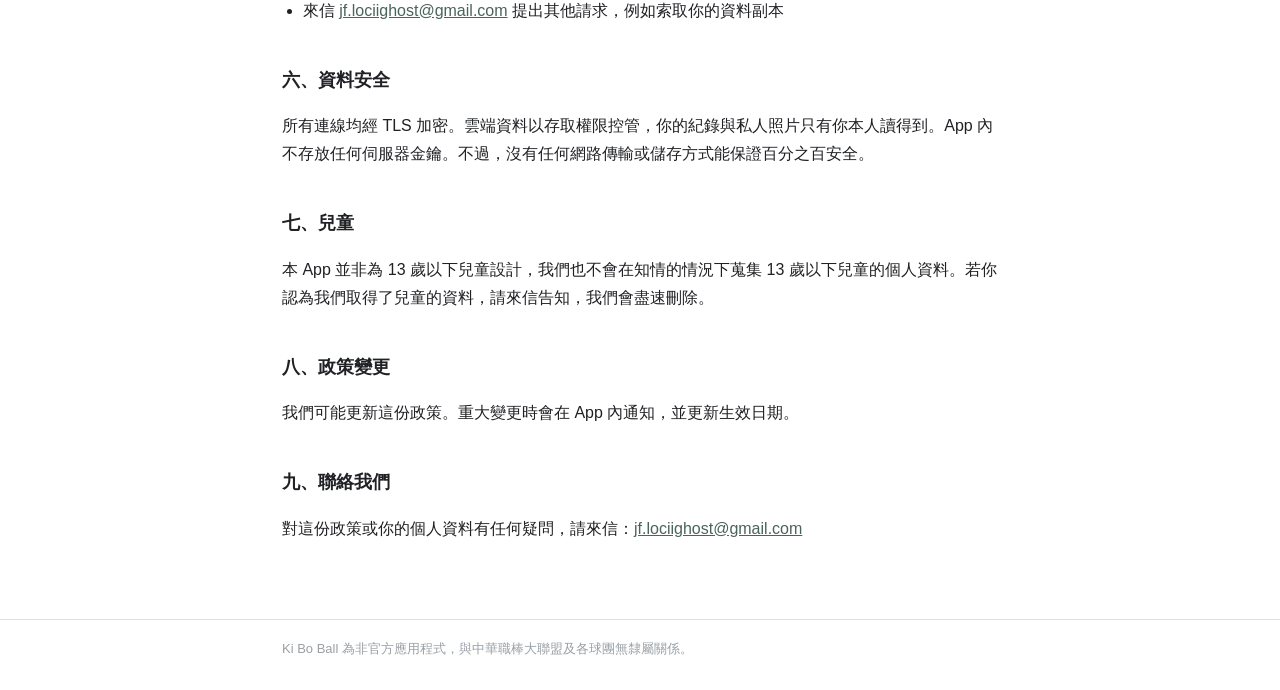
==== commit 4f6033fd: "更新 privacy.html" ====
--- a/privacy.html
+++ b/privacy.html
@@ -63,7 +63,7 @@
 
 <h2>五、你的權利</h2>
 <p>依中華民國《個人資料保護法》，你可以請求查詢、閱覽、製給複製本、補充或更正、停止蒐集處理利用，以及刪除你的個人資料。你可以：</p>
-<ul><li>在 App 內「設定 → 帳號」刪除帳號，雲端資料會一併刪除</li><li>在 App 內「設定 → 資料」刪除所有資料</li><li>在「個人資料」中修改暱稱、頭像與照片的公開設定</li><li>在「設定 → 快訊推播」關閉任何一類通知，或在 iOS 設定中關閉通知</li><li>來信 <a href="mailto:kiboball.app@gmail.com">kiboball.app@gmail.com</a> 提出其他請求，例如索取你的資料副本</li></ul>
+<ul><li>在 App 內「設定 → 帳號」刪除帳號，雲端資料會一併刪除</li><li>在 App 內「設定 → 資料」刪除所有資料</li><li>在「個人資料」中修改暱稱、頭像與照片的公開設定</li><li>在「設定 → 快訊推播」關閉任何一類通知，或在 iOS 設定中關閉通知</li><li>來信 <a href="mailto:jf.lociighost@gmail.com">jf.lociighost@gmail.com</a> 提出其他請求，例如索取你的資料副本</li></ul>
 
 <h2>六、資料安全</h2>
 <p>所有連線均經 TLS 加密。雲端資料以存取權限控管，你的紀錄與私人照片只有你本人讀得到。App 內不存放任何伺服器金鑰。不過，沒有任何網路傳輸或儲存方式能保證百分之百安全。</p>
@@ -75,7 +75,7 @@
 <p>我們可能更新這份政策。重大變更時會在 App 內通知，並更新生效日期。</p>
 
 <h2>九、聯絡我們</h2>
-<p>對這份政策或你的個人資料有任何疑問，請來信：<a href="mailto:kiboball.app@gmail.com">kiboball.app@gmail.com</a></p>
+<p>對這份政策或你的個人資料有任何疑問，請來信：<a href="mailto:jf.lociighost@gmail.com">jf.lociighost@gmail.com</a></p>
 </main>
 
 <footer><div class="inner">
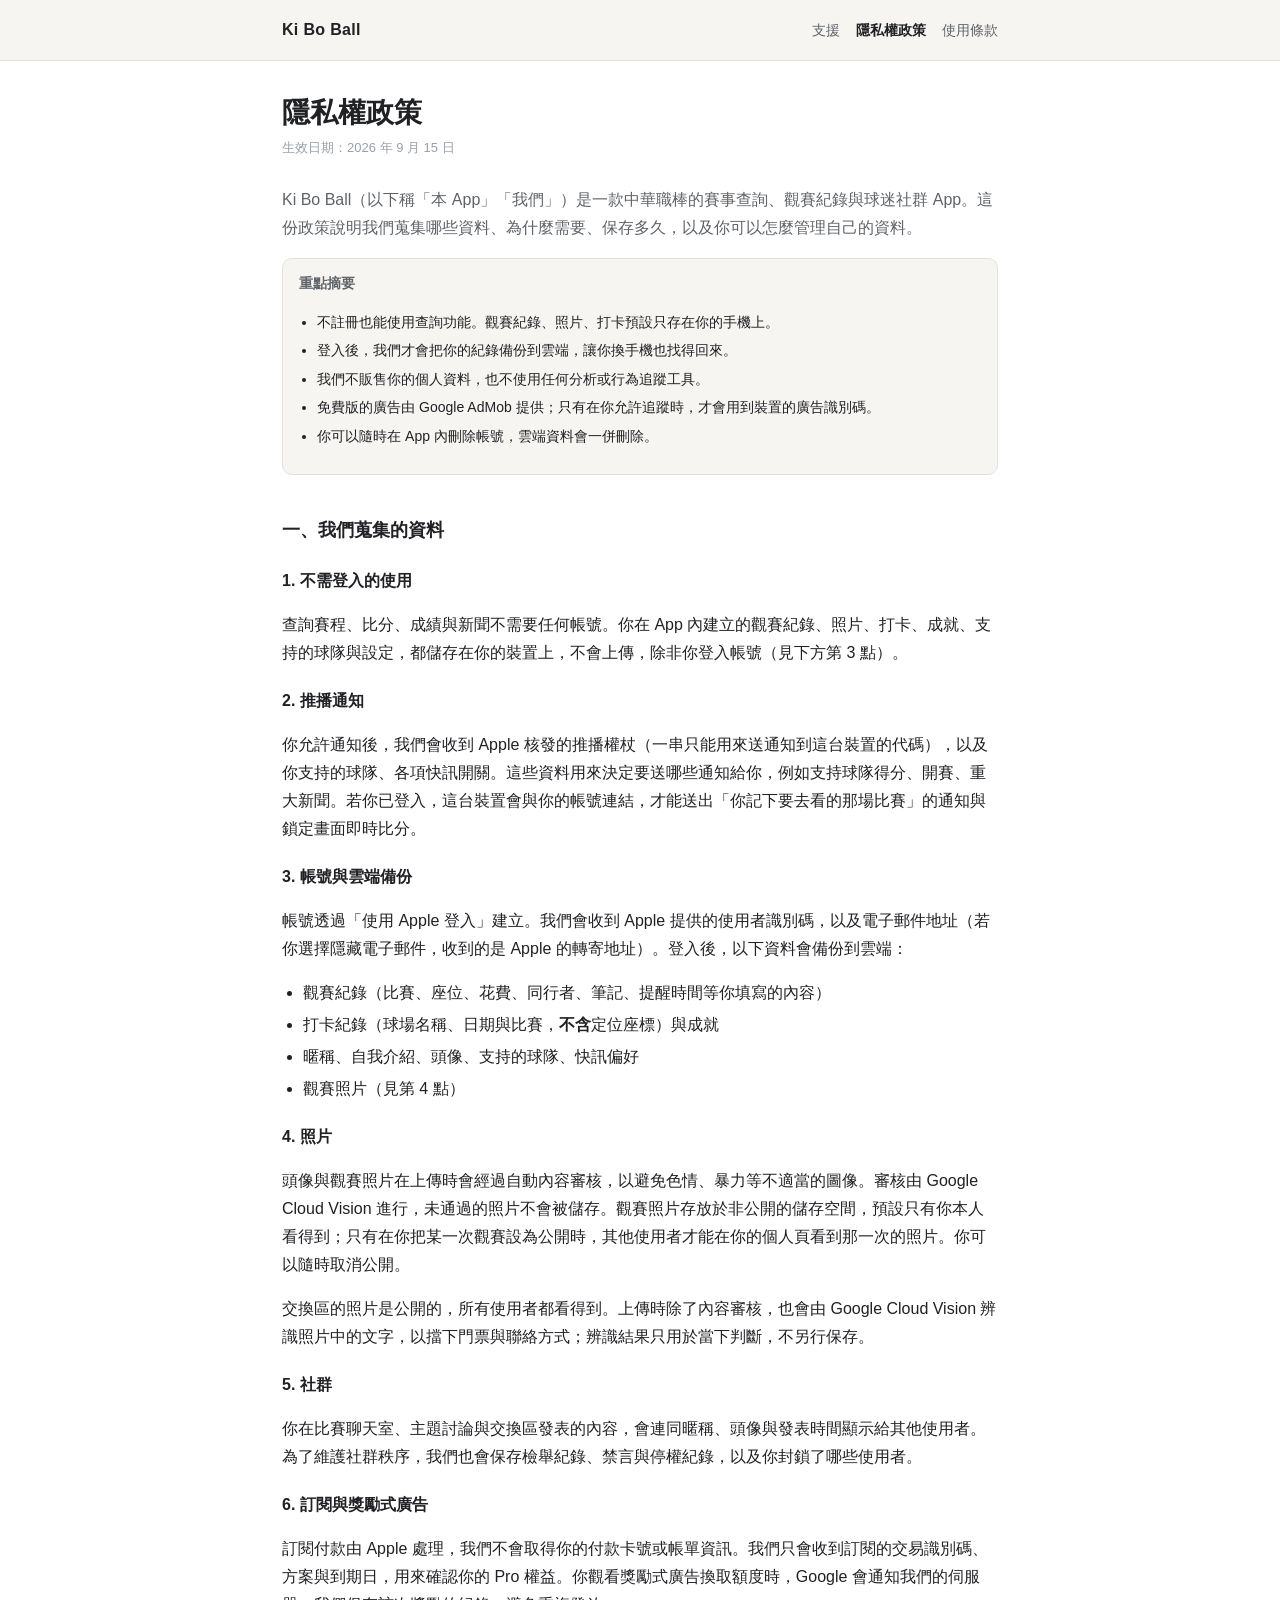
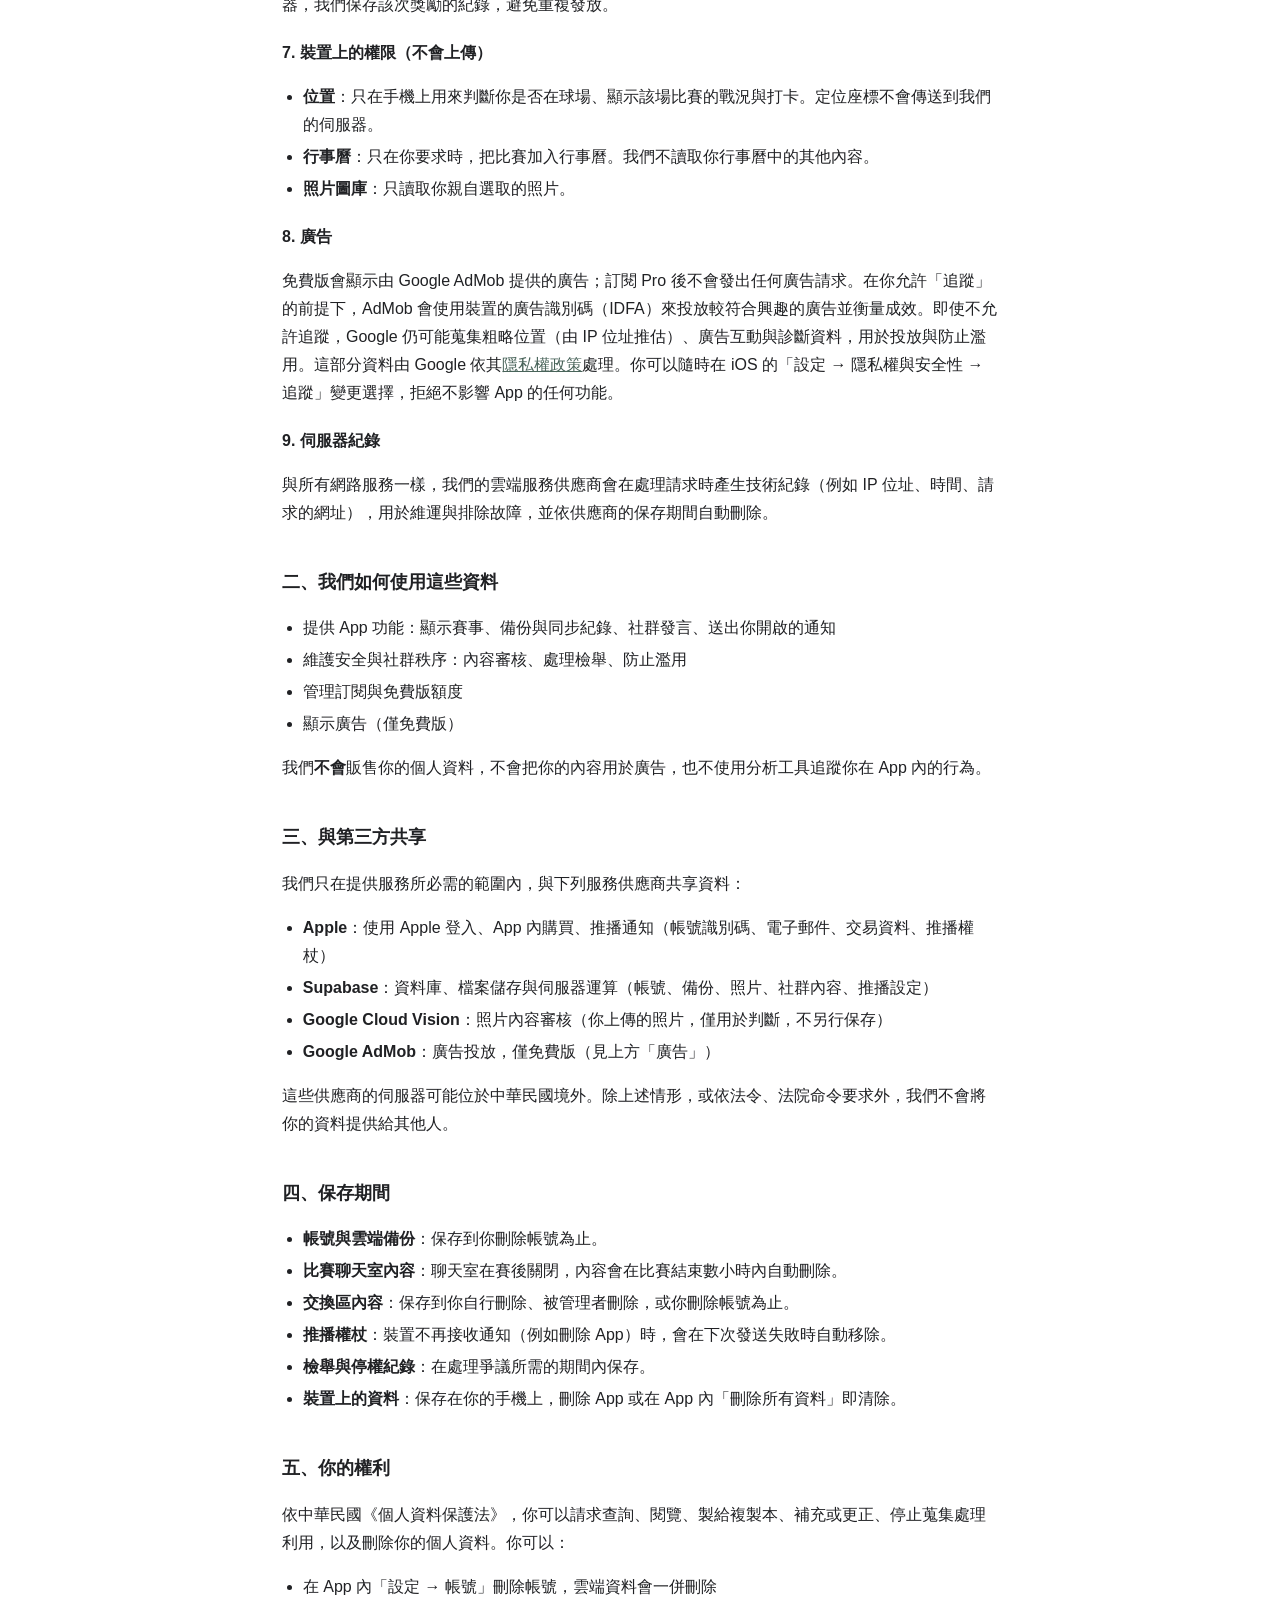
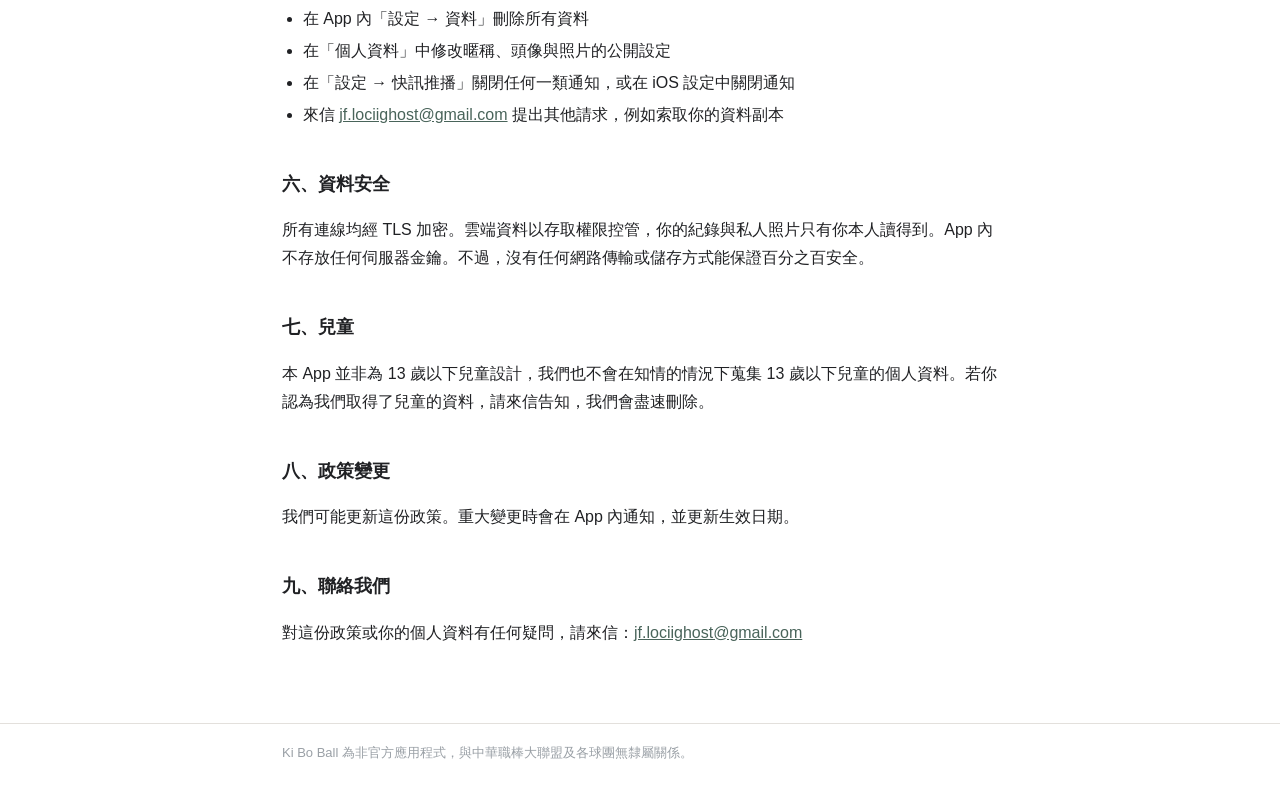
==== commit d9491b10: "更新 privacy.html" ====
--- a/privacy.html
+++ b/privacy.html
@@ -38,8 +38,9 @@
 <ul><li>觀賽紀錄（比賽、座位、花費、同行者、筆記、提醒時間等你填寫的內容）</li><li>打卡紀錄（球場名稱、日期與比賽，<strong>不含</strong>定位座標）與成就</li><li>暱稱、自我介紹、頭像、支持的球隊、快訊偏好</li><li>觀賽照片（見第 4 點）</li></ul>
 <h3>4. 照片</h3>
 <p>頭像與觀賽照片在上傳時會經過自動內容審核，以避免色情、暴力等不適當的圖像。審核由 Google Cloud Vision 進行，未通過的照片不會被儲存。觀賽照片存放於非公開的儲存空間，預設只有你本人看得到；只有在你把某一次觀賽設為公開時，其他使用者才能在你的個人頁看到那一次的照片。你可以隨時取消公開。</p>
+<p>交換區的照片是公開的，所有使用者都看得到。上傳時除了內容審核，也會由 Google Cloud Vision 辨識照片中的文字，以擋下門票與聯絡方式；辨識結果只用於當下判斷，不另行保存。</p>
 <h3>5. 社群</h3>
-<p>你在比賽聊天室與主題討論中發表的內容，會連同暱稱、頭像與發表時間顯示給其他使用者。為了維護社群秩序，我們也會保存檢舉紀錄、禁言與停權紀錄，以及你封鎖了哪些使用者。</p>
+<p>你在比賽聊天室、主題討論與交換區發表的內容，會連同暱稱、頭像與發表時間顯示給其他使用者。為了維護社群秩序，我們也會保存檢舉紀錄、禁言與停權紀錄，以及你封鎖了哪些使用者。</p>
 <h3>6. 訂閱與獎勵式廣告</h3>
 <p>訂閱付款由 Apple 處理，我們不會取得你的付款卡號或帳單資訊。我們只會收到訂閱的交易識別碼、方案與到期日，用來確認你的 Pro 權益。你觀看獎勵式廣告換取額度時，Google 會通知我們的伺服器，我們保存該次獎勵的紀錄，避免重複發放。</p>
 <h3>7. 裝置上的權限（不會上傳）</h3>
@@ -59,7 +60,7 @@
 <p>這些供應商的伺服器可能位於中華民國境外。除上述情形，或依法令、法院命令要求外，我們不會將你的資料提供給其他人。</p>
 
 <h2>四、保存期間</h2>
-<ul><li><strong>帳號與雲端備份</strong>：保存到你刪除帳號為止。</li><li><strong>比賽聊天室內容</strong>：聊天室在賽後關閉，內容會在比賽結束數小時內自動刪除。</li><li><strong>推播權杖</strong>：裝置不再接收通知（例如刪除 App）時，會在下次發送失敗時自動移除。</li><li><strong>檢舉與停權紀錄</strong>：在處理爭議所需的期間內保存。</li><li><strong>裝置上的資料</strong>：保存在你的手機上，刪除 App 或在 App 內「刪除所有資料」即清除。</li></ul>
+<ul><li><strong>帳號與雲端備份</strong>：保存到你刪除帳號為止。</li><li><strong>比賽聊天室內容</strong>：聊天室在賽後關閉，內容會在比賽結束數小時內自動刪除。</li><li><strong>交換區內容</strong>：保存到你自行刪除、被管理者刪除，或你刪除帳號為止。</li><li><strong>推播權杖</strong>：裝置不再接收通知（例如刪除 App）時，會在下次發送失敗時自動移除。</li><li><strong>檢舉與停權紀錄</strong>：在處理爭議所需的期間內保存。</li><li><strong>裝置上的資料</strong>：保存在你的手機上，刪除 App 或在 App 內「刪除所有資料」即清除。</li></ul>
 
 <h2>五、你的權利</h2>
 <p>依中華民國《個人資料保護法》，你可以請求查詢、閱覽、製給複製本、補充或更正、停止蒐集處理利用，以及刪除你的個人資料。你可以：</p>
